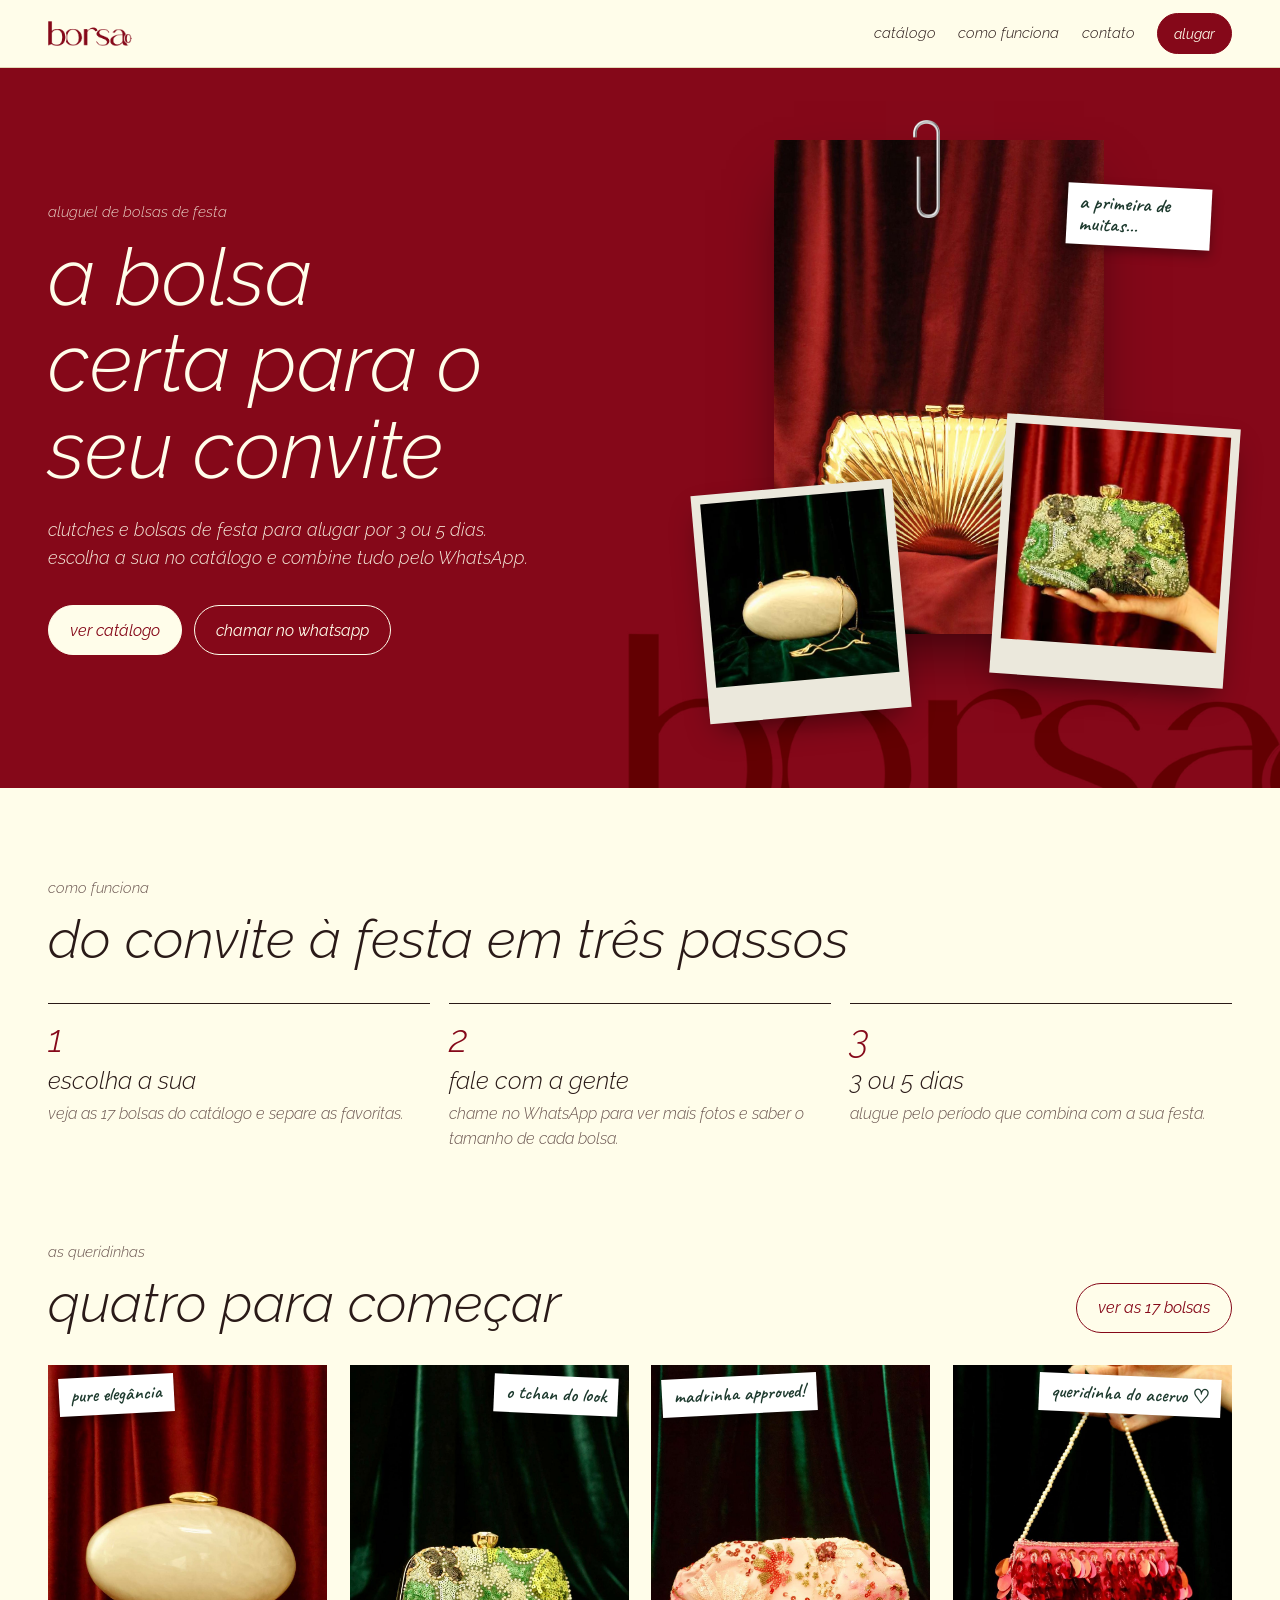
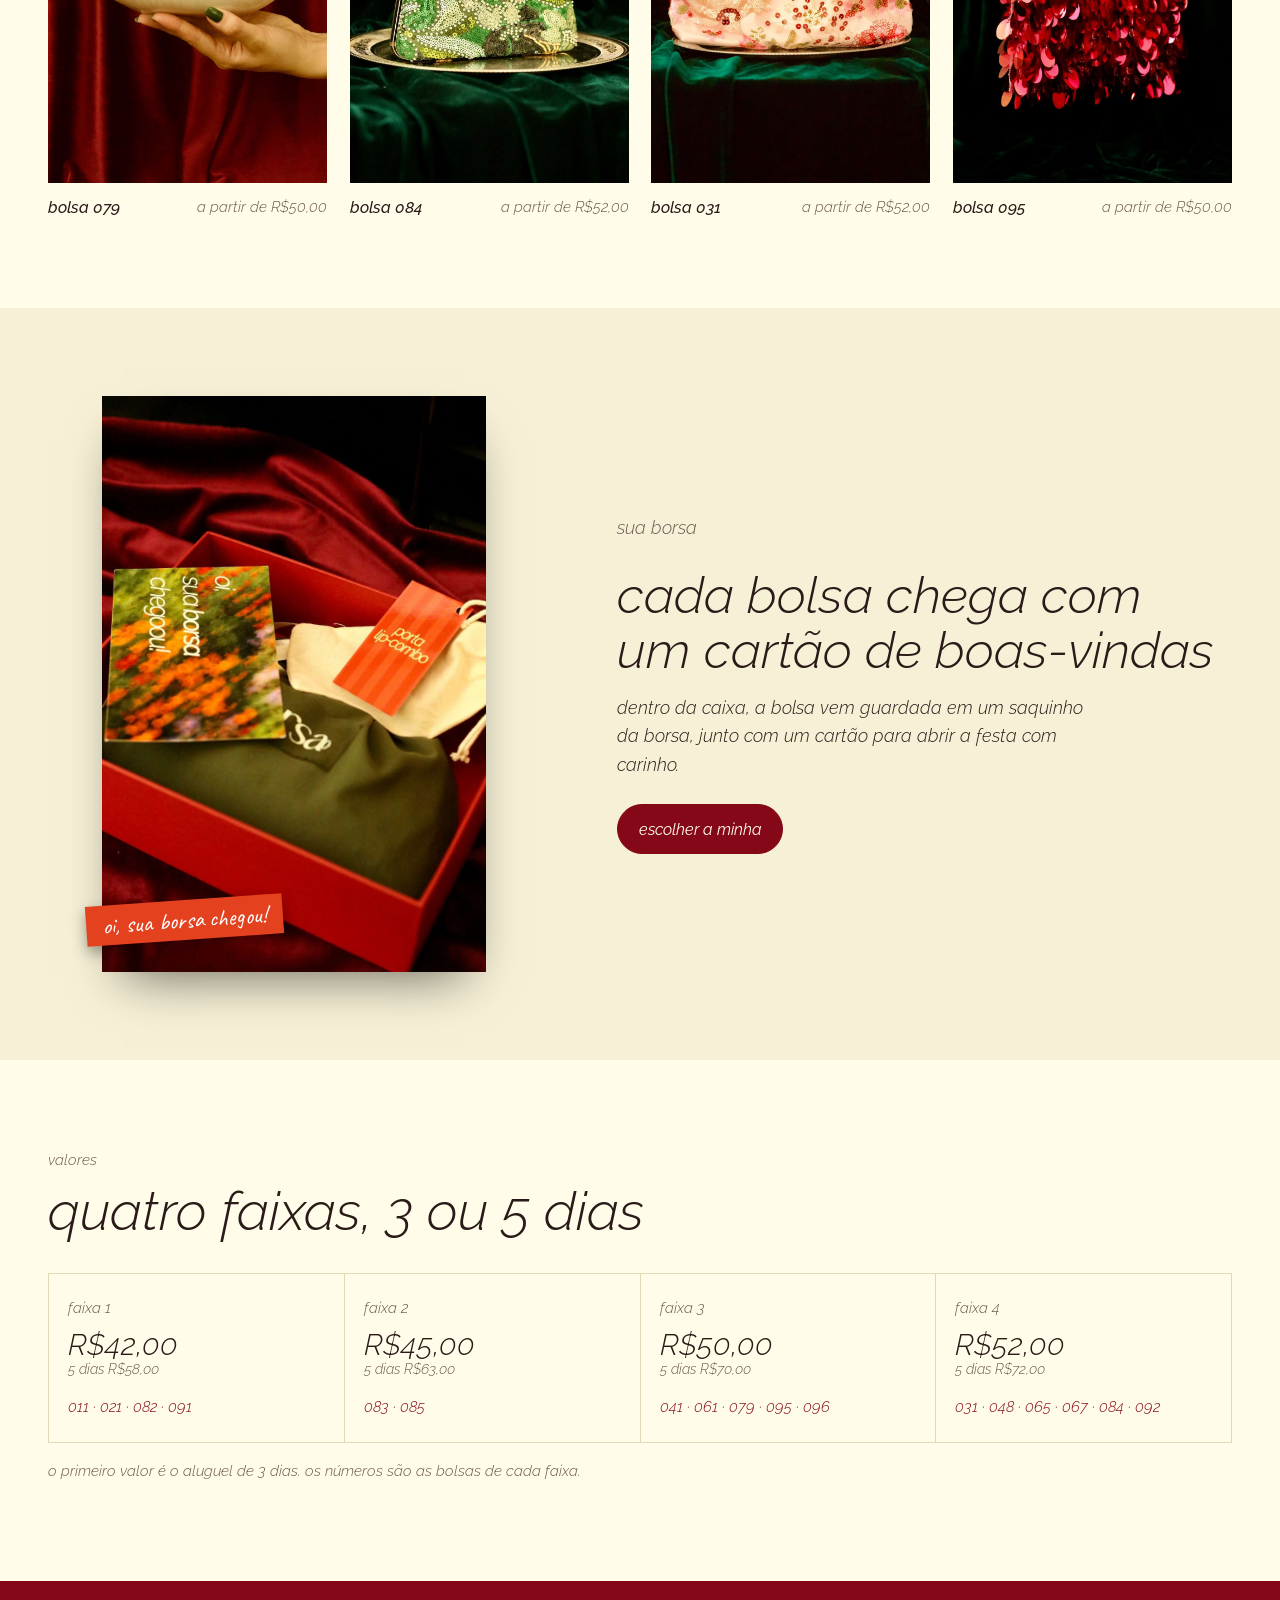
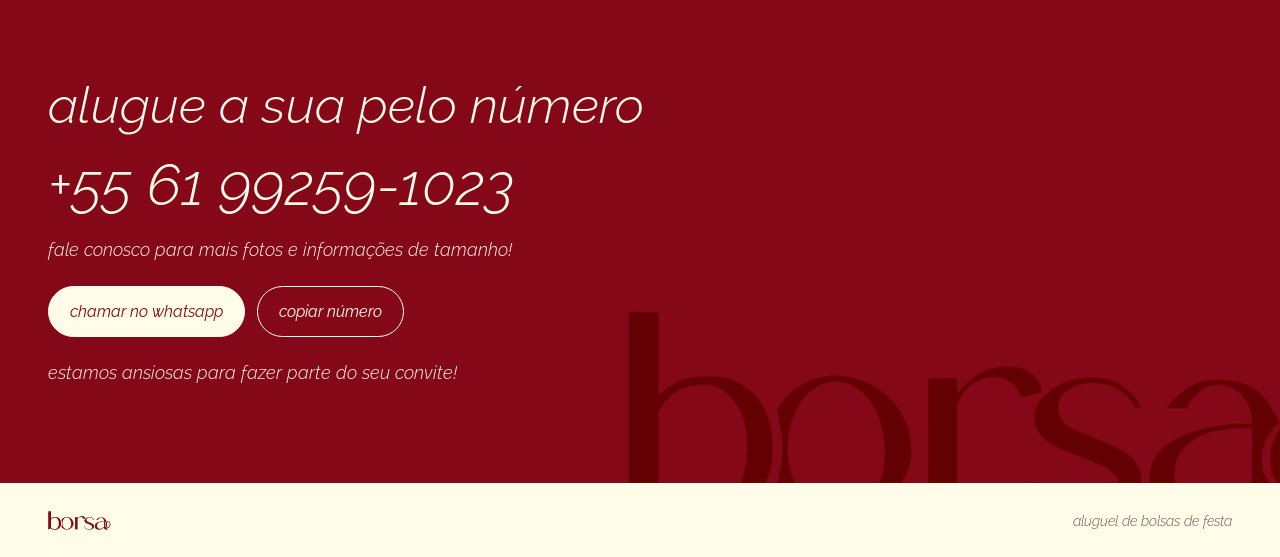
==== index.html @ 38516fd7 "Move arquivos para a raiz" ====
<!doctype html>
<html lang="pt-BR">
<head>
<meta charset="utf-8">
<meta name="viewport" content="width=device-width, initial-scale=1, viewport-fit=cover">
<meta name="claude:viewport-fit-sides" content="cover">
<title>borsa</title>
<meta name="description" content="borsa aluga clutches e bolsas de festa por 3 ou 5 dias. Escolha a sua no catálogo e peça pelo WhatsApp.">
<meta property="og:title" content="borsa">
<meta property="og:description" content="Clutches e bolsas de festa para alugar por 3 ou 5 dias.">
<meta property="og:image" content="assets/capa.jpg">
<link rel="preconnect" href="https://fonts.googleapis.com">
<link rel="preconnect" href="https://fonts.gstatic.com" crossorigin>
<link href="https://fonts.googleapis.com/css2?family=Caveat:wght@500;600&family=Raleway:ital,wght@0,300;0,500;1,300;1,400;1,500&display=swap" rel="stylesheet">
<link rel="stylesheet" href="assets/brand.css">
<style>
/* Landing: vinho de abertura com colagem de recortes, depois papel creme. Tudo em itálico leve minúsculo, como no catálogo. */
h1, h2, h3 { font-style: italic; font-weight: 300; margin: 0; text-wrap: balance; line-height: 1.08; }
.eyebrow { font-style: italic; font-size: .95rem; color: var(--ink-soft); margin: 0 0 .6rem; }
.on-wine .eyebrow { color: var(--cream); opacity: .8; }
section.pad { padding-block: clamp(3rem, 7vw, 5.5rem); }

/* abertura */
.hero .wrap { position: relative; display: grid; grid-template-columns: 1.05fr .95fr; gap: clamp(2rem, 5vw, 4rem); align-items: center; padding-block: clamp(2.5rem, 6vw, 4.5rem); }
.hero h1 { font-size: clamp(2.6rem, 6.6vw, 5rem); }
.hero .lead { margin: 1.4rem 0 2rem; max-width: 30rem; font-size: 1.12rem; font-style: italic; opacity: .92; }
.hero .cta { display: flex; flex-wrap: wrap; gap: .8rem; }
.collage { position: relative; min-height: clamp(26rem, 52vw, 36rem); }
.collage .big { position: absolute; left: 14%; top: 0; width: 62%; aspect-ratio: 2 / 3; object-fit: cover; box-shadow: 0 30px 60px -20px rgba(0,0,0,.65); }
.collage .polaroid { position: absolute; right: 0; bottom: 6%; width: 44%; transform: rotate(4deg); }
.collage .polaroid.two { left: 0; bottom: 0; right: auto; width: 38%; transform: rotate(-5deg); }
.collage .note { position: absolute; right: 4%; top: 8%; transform: rotate(3deg); max-width: 9rem; }
.collage .clip { left: 40%; top: -1.2rem; }
.collage .clip.b { left: auto; right: 12%; bottom: calc(6% + 100% * 0); top: auto; }
@media (max-width: 760px) { .hero .wrap { grid-template-columns: 1fr; } .collage { min-height: 30rem; max-width: 24rem; margin-inline: auto; width: 100%; } }

/* passos */
.steps { display: grid; grid-template-columns: repeat(3, 1fr); gap: 1.2rem; list-style: none; margin: 2.2rem 0 0; padding: 0; counter-reset: s; }
.steps li { border-top: 1px solid var(--ink); padding-top: 1rem; counter-increment: s; }
.steps li::before { content: counter(s); font-style: italic; font-size: 2.4rem; font-weight: 300; color: var(--accent); display: block; line-height: 1; margin-bottom: .6rem; }
.steps h3 { font-size: 1.5rem; margin-bottom: .4rem; }
.steps p { margin: 0; font-style: italic; color: var(--ink-soft); }
@media (max-width: 700px) { .steps { grid-template-columns: 1fr; } }

/* queridinhas */
.fav-head { display: flex; flex-wrap: wrap; align-items: end; justify-content: space-between; gap: 1rem; margin-bottom: 2rem; }
.fav-head h2 { font-size: clamp(2.2rem, 5vw, 3.4rem); }
.favs { display: grid; grid-template-columns: repeat(4, 1fr); gap: 1.4rem; list-style: none; margin: 0; padding: 0; }
.fav { position: relative; min-width: 0; }
.fav a { text-decoration: none; display: block; }
.fav .shot { position: relative; aspect-ratio: 2 / 3; background: var(--velvet); overflow: hidden; }
.fav .shot img { width: 100%; height: 100%; object-fit: cover; transition: transform .9s ease; }
.fav a:hover .shot img { transform: scale(1.04); }
.fav .note { position: absolute; left: .7rem; top: .7rem; max-width: 72%; transform: rotate(-3deg); font-size: 1.2rem; }
.fav:nth-child(even) .note { left: auto; right: .7rem; transform: rotate(2.5deg); }
.fav .cap { display: flex; justify-content: space-between; gap: .6rem; padding-top: .7rem; font-style: italic; }
.fav .cap b { font-weight: 500; }
.fav .cap span { color: var(--ink-soft); font-size: .92rem; }
@media (max-width: 900px) { .favs { grid-template-columns: repeat(2, 1fr); } }

/* caixa */
.box { background: var(--paper-2); }
.box .wrap { display: grid; grid-template-columns: .8fr 1fr; gap: clamp(2rem, 6vw, 5rem); align-items: center; }
.box figure { margin: 0; position: relative; max-width: 24rem; justify-self: center; width: 100%; }
.box figure img { width: 100%; aspect-ratio: 2 / 3; object-fit: cover; box-shadow: 0 24px 50px -22px rgba(0,0,0,.6); }
.box figcaption { position: absolute; left: -1rem; bottom: 2rem; transform: rotate(-4deg); background: var(--tag); color: #fff; padding: .5rem 1rem; font-family: var(--hand); font-size: 1.5rem; line-height: 1; box-shadow: 0 6px 14px rgba(0,0,0,.35); }
.box h2 { font-size: clamp(2rem, 4.6vw, 3.2rem); margin-bottom: 1rem; }
.box p { font-style: italic; font-size: 1.1rem; max-width: 30rem; margin: 0 0 1.6rem; }
@media (max-width: 760px) { .box .wrap { grid-template-columns: 1fr; } }

/* valores */
.rates-t { margin-top: 2rem; display: grid; grid-template-columns: repeat(4, 1fr); gap: 1px; background: var(--line); border: 1px solid var(--line); }
.rate { background: var(--paper); padding: 1.4rem 1.2rem 1.5rem; display: flex; flex-direction: column; gap: .5rem; }
.rate .n { font-style: italic; font-size: .92rem; color: var(--ink-soft); }
.rate .p { font-style: italic; font-weight: 300; font-size: 1.9rem; line-height: 1.1; font-variant-numeric: lining-nums; }
.rate .p small { display: block; font-size: .9rem; color: var(--ink-soft); }
.rate .b { font-style: italic; font-size: .92rem; color: var(--accent); margin-top: auto; padding-top: .6rem; }
@media (max-width: 800px) { .rates-t { grid-template-columns: repeat(2, 1fr); } }
@media (max-width: 420px) { .rates-t { grid-template-columns: 1fr; } }
</style>
</head>
<body>

<header class="top">
  <div class="wrap">
    <a href="index.html" aria-label="borsa, início"><img class="logo is-wine" src="assets/logo-wine.png" alt="borsa" width="1736" height="528"><img class="logo is-cream" src="assets/logo-cream.png" alt="" width="1736" height="528"></a>
    <nav aria-label="principal">
      <a class="link" href="catalogo.html">catálogo</a>
      <a class="link" href="#como">como funciona</a>
      <a class="link" href="#contato">contato</a>
      <a class="btn sm" data-wa href="https://wa.me/5561992591023" target="_blank" rel="noopener">alugar</a>
    </nav>
  </div>
</header>

<main>
  <section class="hero on-wine" aria-labelledby="h1">
    <img class="ghostmark" src="assets/logo-deep.png" alt="" width="1736" height="528">
    <div class="wrap">
      <div>
        <p class="eyebrow">aluguel de bolsas de festa</p>
        <h1 id="h1">a bolsa certa para o seu convite</h1>
        <p class="lead">clutches e bolsas de festa para alugar por 3 ou 5 dias. escolha a sua no catálogo e combine tudo pelo WhatsApp.</p>
        <div class="cta">
          <a class="btn" href="catalogo.html">ver catálogo</a>
          <a class="btn ghost" data-wa href="https://wa.me/5561992591023" target="_blank" rel="noopener">chamar no whatsapp</a>
        </div>
      </div>
      <div class="collage" aria-hidden="true">
        <img class="big" src="assets/061.jpg" alt="" width="1000" height="1500">
        <img class="clip" src="assets/clip.png" alt="" width="55" height="197">
        <div class="polaroid"><img src="assets/084-b.jpg" alt="" width="700" height="700"></div>
        <div class="polaroid two"><img src="assets/079-b.jpg" alt="" width="700" height="700"></div>
        <div class="note">a primeira de muitas…</div>
      </div>
    </div>
  </section>

  <section class="pad" id="como" aria-labelledby="como-h">
    <div class="wrap">
      <p class="eyebrow">como funciona</p>
      <h2 id="como-h" style="font-size:clamp(2.2rem,5vw,3.4rem)">do convite à festa em três passos</h2>
      <ol class="steps">
        <li><h3>escolha a sua</h3><p>veja as 17 bolsas do catálogo e separe as favoritas.</p></li>
        <li><h3>fale com a gente</h3><p>chame no WhatsApp para ver mais fotos e saber o tamanho de cada bolsa.</p></li>
        <li><h3>3 ou 5 dias</h3><p>alugue pelo período que combina com a sua festa.</p></li>
      </ol>
    </div>
  </section>

  <section class="pad" style="padding-top:0" aria-labelledby="fav-h">
    <div class="wrap">
      <div class="fav-head">
        <div><p class="eyebrow">as queridinhas</p><h2 id="fav-h">quatro para começar</h2></div>
        <a class="btn ghost" href="catalogo.html">ver as 17 bolsas</a>
      </div>
      <ul class="favs">
        <li class="fav"><a href="catalogo.html"><div class="shot"><img src="assets/079.jpg" alt="Clutch oval de acrílico perolado creme com fecho dourado" width="1000" height="1500" loading="lazy"><span class="note">pure elegância</span></div><div class="cap"><b>bolsa 079</b><span>a partir de R$50,00</span></div></a></li>
        <li class="fav"><a href="catalogo.html"><div class="shot"><img src="assets/084.jpg" alt="Clutch bordada com paetês em tons de verde e fecho de cristal" width="1000" height="1500" loading="lazy"><span class="note">o tchan do look</span></div><div class="cap"><b>bolsa 084</b><span>a partir de R$52,00</span></div></a></li>
        <li class="fav"><a href="catalogo.html"><div class="shot"><img src="assets/031.jpg" alt="Clutch franzida rosa clara com flores bordadas em paetês" width="1000" height="1500" loading="lazy"><span class="note">madrinha approved!</span></div><div class="cap"><b>bolsa 031</b><span>a partir de R$52,00</span></div></a></li>
        <li class="fav"><a href="catalogo.html"><div class="shot"><img src="assets/095.jpg" alt="Bolsa de paetês vermelhos em gota com alça de pérolas" width="1000" height="1500" loading="lazy"><span class="note">queridinha do acervo ♡</span></div><div class="cap"><b>bolsa 095</b><span>a partir de R$50,00</span></div></a></li>
      </ul>
    </div>
  </section>

  <section class="box pad" aria-labelledby="box-h">
    <div class="wrap">
      <figure>
        <img src="assets/capa.jpg" alt="Caixa vermelha aberta com uma bolsa borsa verde, cartão e etiqueta porta lip-combo, sobre veludo vinho" width="1000" height="1500" loading="lazy">
        <figcaption>oi, sua borsa chegou!</figcaption>
      </figure>
      <div>
        <p class="eyebrow">sua borsa</p>
        <h2 id="box-h">cada bolsa chega com um cartão de boas-vindas</h2>
        <p>dentro da caixa, a bolsa vem guardada em um saquinho da borsa, junto com um cartão para abrir a festa com carinho.</p>
        <a class="btn" href="catalogo.html">escolher a minha</a>
      </div>
    </div>
  </section>

  <section class="pad" aria-labelledby="val-h">
    <div class="wrap">
      <p class="eyebrow">valores</p>
      <h2 id="val-h" style="font-size:clamp(2.2rem,5vw,3.4rem)">quatro faixas, 3 ou 5 dias</h2>
      <div class="rates-t">
        <div class="rate"><span class="n">faixa 1</span><span class="p">R$42,00<small>5 dias R$58,00</small></span><span class="b">011 · 021 · 082 · 091</span></div>
        <div class="rate"><span class="n">faixa 2</span><span class="p">R$45,00<small>5 dias R$63,00</small></span><span class="b">083 · 085</span></div>
        <div class="rate"><span class="n">faixa 3</span><span class="p">R$50,00<small>5 dias R$70,00</small></span><span class="b">041 · 061 · 079 · 095 · 096</span></div>
        <div class="rate"><span class="n">faixa 4</span><span class="p">R$52,00<small>5 dias R$72,00</small></span><span class="b">031 · 048 · 065 · 067 · 084 · 092</span></div>
      </div>
      <p class="eyebrow" style="margin-top:1rem">o primeiro valor é o aluguel de 3 dias. os números são as bolsas de cada faixa.</p>
    </div>
  </section>

  <section class="contact on-wine" id="contato" aria-labelledby="ct-h">
    <img class="ghostmark" src="assets/logo-deep.png" alt="" width="1736" height="528">
    <div class="wrap">
      <h2 id="ct-h">alugue a sua pelo número</h2>
      <div class="phone">+55 61 99259-1023</div>
      <p>fale conosco para mais fotos e informações de tamanho!</p>
      <div class="row">
        <a class="btn" data-wa href="https://wa.me/5561992591023" target="_blank" rel="noopener">chamar no whatsapp</a>
        <button class="btn ghost" type="button" id="copy">copiar número</button>
      </div>
      <p>estamos ansiosas para fazer parte do seu convite!</p>
    </div>
  </section>
</main>

<footer><div class="wrap"><img class="logo is-wine" src="assets/logo-wine.png" alt="borsa" width="1736" height="528"><img class="logo is-cream" src="assets/logo-cream.png" alt="" width="1736" height="528"><span>aluguel de bolsas de festa</span></div></footer>

<script>
(function () {
  var PHONE = "5561992591023";
  document.querySelectorAll("[data-wa]").forEach(function (a) {
    a.href = "https://wa.me/" + PHONE + "?text=" + encodeURIComponent("Oi! Vi o site da borsa e quero alugar uma bolsa.");
  });
  var btn = document.getElementById("copy");
  btn.addEventListener("click", function () {
    var txt = "+55 61 99259-1023";
    function done() { btn.textContent = "número copiado"; setTimeout(function () { btn.textContent = "copiar número"; }, 2000); }
    function sel() { var r = document.createRange(); r.selectNodeContents(document.querySelector(".contact .phone")); var s = window.getSelection(); s.removeAllRanges(); s.addRange(r); }
    try { navigator.clipboard.writeText(txt).then(done, sel); } catch (e) { sel(); }
  });
})();
</script>
</body>
</html>
---- assets/brand.css ----
/* borsa — sistema de design (extraído do catálogo em PDF). Veja design-system.html. */
:root {
  --cream: #fffdea;
  --cream-2: #f6f0d6;
  --wine: #850819;
  --wine-deep: #600000;
  --velvet: #0f3a2c;
  --tag: #e4411f;
  --postit: #d8dcd4;

  --paper: var(--cream);
  --paper-2: var(--cream-2);
  --ink: #2a1a18;
  --ink-soft: #6b5651;
  --line: #e2d9b8;
  --accent: var(--wine);
  --on-wine: var(--cream);
  --note-bg: #ffffff;
  --note-ink: #1d3a2e;
  --logo-wine: block;
  --logo-cream: none;

  --body: "Raleway", "Helvetica Neue", Arial, sans-serif;
  --hand: "Caveat", "Segoe Print", cursive;
}
@media (prefers-color-scheme: dark) {
  :root:not([data-theme="light"]) {
    --paper: #1a0a0d; --paper-2: #260f14; --ink: #f6eed2; --ink-soft: #b9a79f; --line: #3d1c22;
    --accent: #ff6a45; --note-bg: #f6eed2; --logo-wine: none; --logo-cream: block;
    color-scheme: dark;
  }
}
:root[data-theme="dark"] {
  --paper: #1a0a0d; --paper-2: #260f14; --ink: #f6eed2; --ink-soft: #b9a79f; --line: #3d1c22;
  --accent: #ff6a45; --note-bg: #f6eed2; --logo-wine: none; --logo-cream: block;
  color-scheme: dark;
}

*, *::before, *::after { box-sizing: border-box; }
html { scroll-behavior: smooth; }
body { margin: 0; background: var(--paper); color: var(--ink); font: 300 1rem/1.6 var(--body); -webkit-font-smoothing: antialiased; }
img { display: block; max-width: 100%; height: auto; }
a { color: inherit; }
button { font: inherit; color: inherit; }
:focus-visible { outline: 2px solid var(--tag); outline-offset: 3px; }
.wrap { width: 100%; max-width: 76rem; margin-inline: auto; padding-left: max(16px, env(safe-area-inset-left, 0px)); padding-right: max(16px, env(safe-area-inset-right, 0px)); }
.it { font-style: italic; }

/* logo: duas versões, uma por tema */
.logo { display: block; height: 1.6rem; width: auto; }
.logo.is-wine { display: var(--logo-wine); }
.logo.is-cream { display: var(--logo-cream); }

/* topo */
body::before { content: ""; position: fixed; inset: 0 0 auto; height: env(safe-area-inset-top, 0px); z-index: 30; background: var(--paper); }
.top { position: sticky; top: env(safe-area-inset-top, 0px); z-index: 20; background: color-mix(in srgb, var(--paper) 92%, transparent); backdrop-filter: blur(8px); border-bottom: 1px solid var(--line); }
.top .wrap { display: flex; align-items: center; justify-content: space-between; gap: 1rem; padding-block: .8rem; }
.top nav { display: flex; align-items: center; gap: 1.4rem; font-style: italic; font-size: .95rem; }
.top nav a.link { text-decoration: none; }
.top nav a.link:hover, .top nav a.link[aria-current] { text-decoration: underline; text-underline-offset: 5px; }
@media (max-width: 560px) { .top nav a.link { display: none; } }

/* botões */
.btn { display: inline-flex; align-items: center; justify-content: center; gap: .55rem; padding: .72rem 1.3rem; border-radius: 999px; border: 1px solid var(--wine); background: var(--wine); color: var(--cream); font-style: italic; font-weight: 400; font-size: .98rem; text-decoration: none; cursor: pointer; transition: background .2s, transform .2s; }
.btn:hover { background: var(--wine-deep); transform: translateY(-1px); }
.btn.ghost { background: transparent; color: var(--accent); border-color: var(--accent); }
.btn.ghost:hover { background: var(--accent); color: var(--cream); }
.btn.sm { padding: .5rem 1rem; font-size: .9rem; }
.on-wine .btn, .btn.on-wine { background: var(--cream); color: var(--wine); border-color: var(--cream); }
.on-wine .btn:hover, .btn.on-wine:hover { background: transparent; color: var(--cream); }
.on-wine .btn.ghost { background: transparent; color: var(--cream); border-color: var(--cream); }
.on-wine .btn.ghost:hover { background: var(--cream); color: var(--wine); }

/* seção vinho */
.on-wine { background: var(--wine); color: var(--cream); position: relative; overflow: hidden; }
.on-wine .ghostmark { position: absolute; right: -4%; bottom: -8%; width: min(70%, 44rem); opacity: .9; pointer-events: none; user-select: none; }

/* colagem: recortes do scrapbook da marca */
.note { background: var(--note-bg); color: var(--note-ink); font-family: var(--hand); font-weight: 600; font-size: 1.28rem; line-height: 1.05; padding: .5rem .75rem .6rem; box-shadow: 0 5px 12px rgba(0,0,0,.35); }
.polaroid { background: #ebe8dc; padding: .55rem .55rem 2.2rem; box-shadow: 0 14px 30px -10px rgba(0,0,0,.55); }
.polaroid img { width: 100%; aspect-ratio: 1 / 1; object-fit: cover; }
.clip { position: absolute; width: 1.7rem; height: auto; }

/* contato */
.contact .wrap { position: relative; padding-block: clamp(3rem, 8vw, 6rem); display: grid; gap: 1.4rem; max-width: 46rem; margin-inline: 0; margin-left: max(0px, calc((100% - 76rem) / 2)); }
.contact h2 { margin: 0; font-style: italic; font-weight: 300; font-size: clamp(2rem, 5vw, 3.2rem); line-height: 1.1; text-wrap: balance; }
.contact .phone { font-style: italic; font-weight: 300; font-size: clamp(2.2rem, 7vw, 3.6rem); line-height: 1; font-variant-numeric: lining-nums; user-select: all; }
.contact p { margin: 0; font-style: italic; font-size: 1.1rem; }
.contact .row { display: flex; flex-wrap: wrap; gap: .8rem; }
footer { padding-block: 1.6rem; font-style: italic; font-size: .9rem; color: var(--ink-soft); }
footer .wrap { display: flex; flex-wrap: wrap; align-items: center; justify-content: space-between; gap: .6rem 1.5rem; }
footer .logo { height: 1.2rem; }

@media (prefers-reduced-motion: reduce) { html { scroll-behavior: auto; } * { transition: none !important; } }
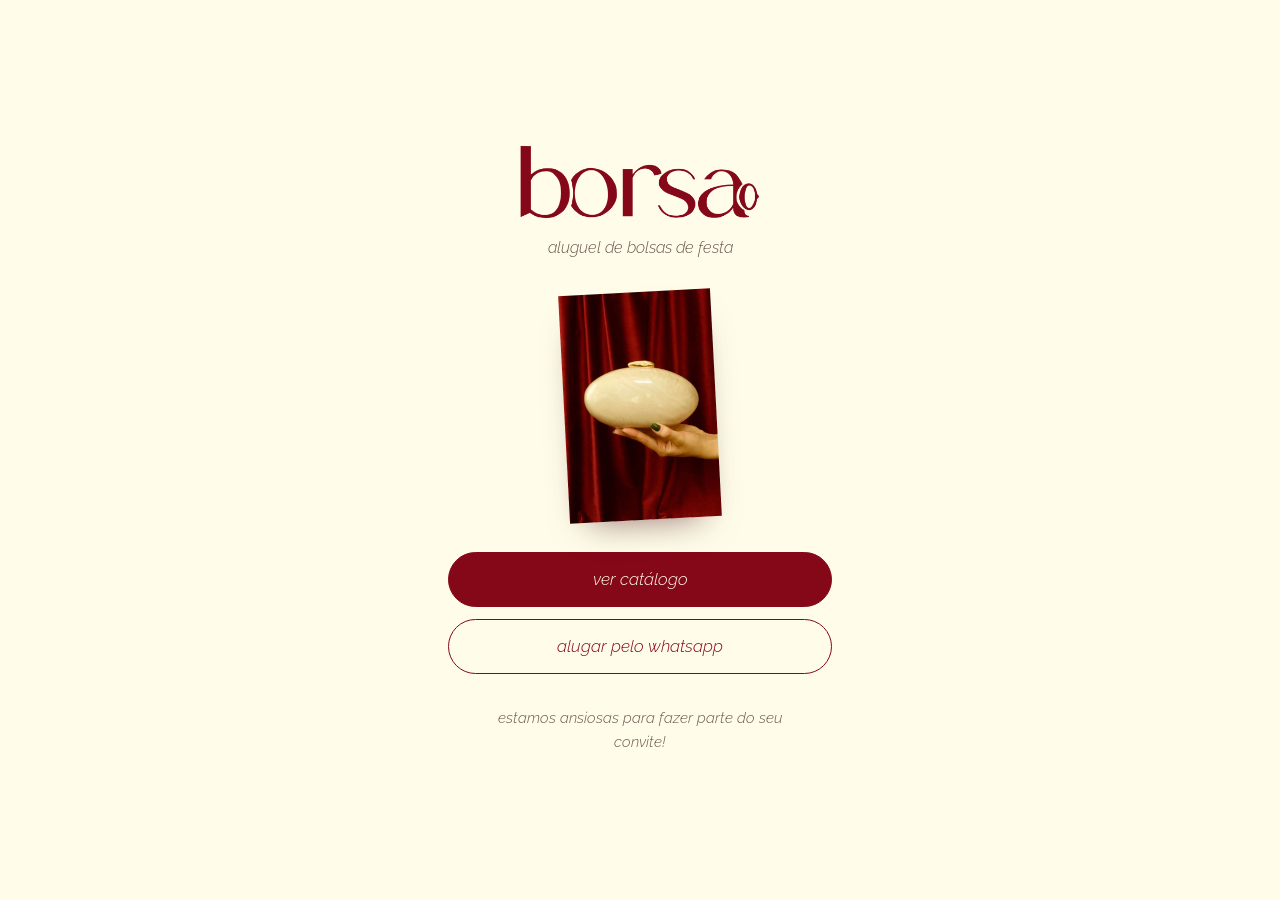
==== commit 8d33741a: "Add files via upload" ====
--- a/index.html
+++ b/index.html
@@ -5,204 +5,52 @@
 <meta name="viewport" content="width=device-width, initial-scale=1, viewport-fit=cover">
 <meta name="claude:viewport-fit-sides" content="cover">
 <title>borsa</title>
-<meta name="description" content="borsa aluga clutches e bolsas de festa por 3 ou 5 dias. Escolha a sua no catálogo e peça pelo WhatsApp.">
+<meta name="description" content="borsa aluga clutches e bolsas de festa por 3 ou 5 dias. Veja o catálogo e peça pelo WhatsApp.">
 <meta property="og:title" content="borsa">
 <meta property="og:description" content="Clutches e bolsas de festa para alugar por 3 ou 5 dias.">
-<meta property="og:image" content="assets/capa.jpg">
+<meta property="og:image" content="https://borsa-blue.vercel.app/assets/capa.jpg">
+<meta property="og:type" content="website">
+<meta name="twitter:card" content="summary_large_image">
 <link rel="preconnect" href="https://fonts.googleapis.com">
 <link rel="preconnect" href="https://fonts.gstatic.com" crossorigin>
-<link href="https://fonts.googleapis.com/css2?family=Caveat:wght@500;600&family=Raleway:ital,wght@0,300;0,500;1,300;1,400;1,500&display=swap" rel="stylesheet">
+<link href="https://fonts.googleapis.com/css2?family=Raleway:ital,wght@0,300;0,500;1,300;1,400&display=swap" rel="stylesheet">
 <link rel="stylesheet" href="assets/brand.css">
 <style>
-/* Landing: vinho de abertura com colagem de recortes, depois papel creme. Tudo em itálico leve minúsculo, como no catálogo. */
-h1, h2, h3 { font-style: italic; font-weight: 300; margin: 0; text-wrap: balance; line-height: 1.08; }
-.eyebrow { font-style: italic; font-size: .95rem; color: var(--ink-soft); margin: 0 0 .6rem; }
-.on-wine .eyebrow { color: var(--cream); opacity: .8; }
-section.pad { padding-block: clamp(3rem, 7vw, 5.5rem); }
-
-/* abertura */
-.hero .wrap { position: relative; display: grid; grid-template-columns: 1.05fr .95fr; gap: clamp(2rem, 5vw, 4rem); align-items: center; padding-block: clamp(2.5rem, 6vw, 4.5rem); }
-.hero h1 { font-size: clamp(2.6rem, 6.6vw, 5rem); }
-.hero .lead { margin: 1.4rem 0 2rem; max-width: 30rem; font-size: 1.12rem; font-style: italic; opacity: .92; }
-.hero .cta { display: flex; flex-wrap: wrap; gap: .8rem; }
-.collage { position: relative; min-height: clamp(26rem, 52vw, 36rem); }
-.collage .big { position: absolute; left: 14%; top: 0; width: 62%; aspect-ratio: 2 / 3; object-fit: cover; box-shadow: 0 30px 60px -20px rgba(0,0,0,.65); }
-.collage .polaroid { position: absolute; right: 0; bottom: 6%; width: 44%; transform: rotate(4deg); }
-.collage .polaroid.two { left: 0; bottom: 0; right: auto; width: 38%; transform: rotate(-5deg); }
-.collage .note { position: absolute; right: 4%; top: 8%; transform: rotate(3deg); max-width: 9rem; }
-.collage .clip { left: 40%; top: -1.2rem; }
-.collage .clip.b { left: auto; right: 12%; bottom: calc(6% + 100% * 0); top: auto; }
-@media (max-width: 760px) { .hero .wrap { grid-template-columns: 1fr; } .collage { min-height: 30rem; max-width: 24rem; margin-inline: auto; width: 100%; } }
-
-/* passos */
-.steps { display: grid; grid-template-columns: repeat(3, 1fr); gap: 1.2rem; list-style: none; margin: 2.2rem 0 0; padding: 0; counter-reset: s; }
-.steps li { border-top: 1px solid var(--ink); padding-top: 1rem; counter-increment: s; }
-.steps li::before { content: counter(s); font-style: italic; font-size: 2.4rem; font-weight: 300; color: var(--accent); display: block; line-height: 1; margin-bottom: .6rem; }
-.steps h3 { font-size: 1.5rem; margin-bottom: .4rem; }
-.steps p { margin: 0; font-style: italic; color: var(--ink-soft); }
-@media (max-width: 700px) { .steps { grid-template-columns: 1fr; } }
-
-/* queridinhas */
-.fav-head { display: flex; flex-wrap: wrap; align-items: end; justify-content: space-between; gap: 1rem; margin-bottom: 2rem; }
-.fav-head h2 { font-size: clamp(2.2rem, 5vw, 3.4rem); }
-.favs { display: grid; grid-template-columns: repeat(4, 1fr); gap: 1.4rem; list-style: none; margin: 0; padding: 0; }
-.fav { position: relative; min-width: 0; }
-.fav a { text-decoration: none; display: block; }
-.fav .shot { position: relative; aspect-ratio: 2 / 3; background: var(--velvet); overflow: hidden; }
-.fav .shot img { width: 100%; height: 100%; object-fit: cover; transition: transform .9s ease; }
-.fav a:hover .shot img { transform: scale(1.04); }
-.fav .note { position: absolute; left: .7rem; top: .7rem; max-width: 72%; transform: rotate(-3deg); font-size: 1.2rem; }
-.fav:nth-child(even) .note { left: auto; right: .7rem; transform: rotate(2.5deg); }
-.fav .cap { display: flex; justify-content: space-between; gap: .6rem; padding-top: .7rem; font-style: italic; }
-.fav .cap b { font-weight: 500; }
-.fav .cap span { color: var(--ink-soft); font-size: .92rem; }
-@media (max-width: 900px) { .favs { grid-template-columns: repeat(2, 1fr); } }
-
-/* caixa */
-.box { background: var(--paper-2); }
-.box .wrap { display: grid; grid-template-columns: .8fr 1fr; gap: clamp(2rem, 6vw, 5rem); align-items: center; }
-.box figure { margin: 0; position: relative; max-width: 24rem; justify-self: center; width: 100%; }
-.box figure img { width: 100%; aspect-ratio: 2 / 3; object-fit: cover; box-shadow: 0 24px 50px -22px rgba(0,0,0,.6); }
-.box figcaption { position: absolute; left: -1rem; bottom: 2rem; transform: rotate(-4deg); background: var(--tag); color: #fff; padding: .5rem 1rem; font-family: var(--hand); font-size: 1.5rem; line-height: 1; box-shadow: 0 6px 14px rgba(0,0,0,.35); }
-.box h2 { font-size: clamp(2rem, 4.6vw, 3.2rem); margin-bottom: 1rem; }
-.box p { font-style: italic; font-size: 1.1rem; max-width: 30rem; margin: 0 0 1.6rem; }
-@media (max-width: 760px) { .box .wrap { grid-template-columns: 1fr; } }
-
-/* valores */
-.rates-t { margin-top: 2rem; display: grid; grid-template-columns: repeat(4, 1fr); gap: 1px; background: var(--line); border: 1px solid var(--line); }
-.rate { background: var(--paper); padding: 1.4rem 1.2rem 1.5rem; display: flex; flex-direction: column; gap: .5rem; }
-.rate .n { font-style: italic; font-size: .92rem; color: var(--ink-soft); }
-.rate .p { font-style: italic; font-weight: 300; font-size: 1.9rem; line-height: 1.1; font-variant-numeric: lining-nums; }
-.rate .p small { display: block; font-size: .9rem; color: var(--ink-soft); }
-.rate .b { font-style: italic; font-size: .92rem; color: var(--accent); margin-top: auto; padding-top: .6rem; }
-@media (max-width: 800px) { .rates-t { grid-template-columns: repeat(2, 1fr); } }
-@media (max-width: 420px) { .rates-t { grid-template-columns: 1fr; } }
+/* Links da bio: uma coluna estreita, logo no topo e botões em pílula. */
+body { min-height: 100dvh; display: flex; flex-direction: column; }
+main { flex: 1; display: grid; align-content: center; justify-items: center; gap: 2rem; padding-block: clamp(2.5rem, 8vh, 5rem); text-align: center; }
+.brand .logo { height: auto; width: min(15rem, 62vw); margin-inline: auto; }
+.brand p { margin: 1rem 0 0; font-style: italic; color: var(--ink-soft); }
+.photo { width: min(9.5rem, 38vw); aspect-ratio: 2 / 3; object-fit: cover; box-shadow: 0 18px 36px -20px rgba(60, 0, 10, .6); transform: rotate(-3deg); }
+.links { width: min(100%, 24rem); display: grid; gap: .8rem; padding: 0; margin: 0; list-style: none; }
+.links a { display: flex; align-items: center; justify-content: center; min-height: 3.4rem; padding: .8rem 1.4rem; border-radius: 999px; border: 1px solid var(--wine); font-style: italic; font-size: 1.05rem; text-decoration: none; transition: background .2s, color .2s, transform .2s; }
+.links a:hover { transform: translateY(-1px); }
+.links .main { background: var(--wine); color: var(--cream); }
+.links .main:hover { background: var(--wine-deep); }
+.links .alt { color: var(--accent); border-color: var(--accent); }
+.links .alt:hover { background: var(--accent); color: var(--cream); }
+.bye { margin: 0; font-style: italic; font-size: .95rem; color: var(--ink-soft); max-width: 18rem; }
 </style>
 </head>
 <body>
-
-<header class="top">
-  <div class="wrap">
-    <a href="index.html" aria-label="borsa, início"><img class="logo is-wine" src="assets/logo-wine.png" alt="borsa" width="1736" height="528"><img class="logo is-cream" src="assets/logo-cream.png" alt="" width="1736" height="528"></a>
-    <nav aria-label="principal">
-      <a class="link" href="catalogo.html">catálogo</a>
-      <a class="link" href="#como">como funciona</a>
-      <a class="link" href="#contato">contato</a>
-      <a class="btn sm" data-wa href="https://wa.me/5561992591023" target="_blank" rel="noopener">alugar</a>
-    </nav>
+<main class="wrap">
+  <div class="brand">
+    <img class="logo is-wine" src="assets/logo-wine.png" alt="borsa" width="1736" height="528">
+    <img class="logo is-cream" src="assets/logo-cream.png" alt="" width="1736" height="528">
+    <p>aluguel de bolsas de festa</p>
   </div>
-</header>
-
-<main>
-  <section class="hero on-wine" aria-labelledby="h1">
-    <img class="ghostmark" src="assets/logo-deep.png" alt="" width="1736" height="528">
-    <div class="wrap">
-      <div>
-        <p class="eyebrow">aluguel de bolsas de festa</p>
-        <h1 id="h1">a bolsa certa para o seu convite</h1>
-        <p class="lead">clutches e bolsas de festa para alugar por 3 ou 5 dias. escolha a sua no catálogo e combine tudo pelo WhatsApp.</p>
-        <div class="cta">
-          <a class="btn" href="catalogo.html">ver catálogo</a>
-          <a class="btn ghost" data-wa href="https://wa.me/5561992591023" target="_blank" rel="noopener">chamar no whatsapp</a>
-        </div>
-      </div>
-      <div class="collage" aria-hidden="true">
-        <img class="big" src="assets/061.jpg" alt="" width="1000" height="1500">
-        <img class="clip" src="assets/clip.png" alt="" width="55" height="197">
-        <div class="polaroid"><img src="assets/084-b.jpg" alt="" width="700" height="700"></div>
-        <div class="polaroid two"><img src="assets/079-b.jpg" alt="" width="700" height="700"></div>
-        <div class="note">a primeira de muitas…</div>
-      </div>
-    </div>
-  </section>
-
-  <section class="pad" id="como" aria-labelledby="como-h">
-    <div class="wrap">
-      <p class="eyebrow">como funciona</p>
-      <h2 id="como-h" style="font-size:clamp(2.2rem,5vw,3.4rem)">do convite à festa em três passos</h2>
-      <ol class="steps">
-        <li><h3>escolha a sua</h3><p>veja as 17 bolsas do catálogo e separe as favoritas.</p></li>
-        <li><h3>fale com a gente</h3><p>chame no WhatsApp para ver mais fotos e saber o tamanho de cada bolsa.</p></li>
-        <li><h3>3 ou 5 dias</h3><p>alugue pelo período que combina com a sua festa.</p></li>
-      </ol>
-    </div>
-  </section>
-
-  <section class="pad" style="padding-top:0" aria-labelledby="fav-h">
-    <div class="wrap">
-      <div class="fav-head">
-        <div><p class="eyebrow">as queridinhas</p><h2 id="fav-h">quatro para começar</h2></div>
-        <a class="btn ghost" href="catalogo.html">ver as 17 bolsas</a>
-      </div>
-      <ul class="favs">
-        <li class="fav"><a href="catalogo.html"><div class="shot"><img src="assets/079.jpg" alt="Clutch oval de acrílico perolado creme com fecho dourado" width="1000" height="1500" loading="lazy"><span class="note">pure elegância</span></div><div class="cap"><b>bolsa 079</b><span>a partir de R$50,00</span></div></a></li>
-        <li class="fav"><a href="catalogo.html"><div class="shot"><img src="assets/084.jpg" alt="Clutch bordada com paetês em tons de verde e fecho de cristal" width="1000" height="1500" loading="lazy"><span class="note">o tchan do look</span></div><div class="cap"><b>bolsa 084</b><span>a partir de R$52,00</span></div></a></li>
-        <li class="fav"><a href="catalogo.html"><div class="shot"><img src="assets/031.jpg" alt="Clutch franzida rosa clara com flores bordadas em paetês" width="1000" height="1500" loading="lazy"><span class="note">madrinha approved!</span></div><div class="cap"><b>bolsa 031</b><span>a partir de R$52,00</span></div></a></li>
-        <li class="fav"><a href="catalogo.html"><div class="shot"><img src="assets/095.jpg" alt="Bolsa de paetês vermelhos em gota com alça de pérolas" width="1000" height="1500" loading="lazy"><span class="note">queridinha do acervo ♡</span></div><div class="cap"><b>bolsa 095</b><span>a partir de R$50,00</span></div></a></li>
-      </ul>
-    </div>
-  </section>
-
-  <section class="box pad" aria-labelledby="box-h">
-    <div class="wrap">
-      <figure>
-        <img src="assets/capa.jpg" alt="Caixa vermelha aberta com uma bolsa borsa verde, cartão e etiqueta porta lip-combo, sobre veludo vinho" width="1000" height="1500" loading="lazy">
-        <figcaption>oi, sua borsa chegou!</figcaption>
-      </figure>
-      <div>
-        <p class="eyebrow">sua borsa</p>
-        <h2 id="box-h">cada bolsa chega com um cartão de boas-vindas</h2>
-        <p>dentro da caixa, a bolsa vem guardada em um saquinho da borsa, junto com um cartão para abrir a festa com carinho.</p>
-        <a class="btn" href="catalogo.html">escolher a minha</a>
-      </div>
-    </div>
-  </section>
-
-  <section class="pad" aria-labelledby="val-h">
-    <div class="wrap">
-      <p class="eyebrow">valores</p>
-      <h2 id="val-h" style="font-size:clamp(2.2rem,5vw,3.4rem)">quatro faixas, 3 ou 5 dias</h2>
-      <div class="rates-t">
-        <div class="rate"><span class="n">faixa 1</span><span class="p">R$42,00<small>5 dias R$58,00</small></span><span class="b">011 · 021 · 082 · 091</span></div>
-        <div class="rate"><span class="n">faixa 2</span><span class="p">R$45,00<small>5 dias R$63,00</small></span><span class="b">083 · 085</span></div>
-        <div class="rate"><span class="n">faixa 3</span><span class="p">R$50,00<small>5 dias R$70,00</small></span><span class="b">041 · 061 · 079 · 095 · 096</span></div>
-        <div class="rate"><span class="n">faixa 4</span><span class="p">R$52,00<small>5 dias R$72,00</small></span><span class="b">031 · 048 · 065 · 067 · 084 · 092</span></div>
-      </div>
-      <p class="eyebrow" style="margin-top:1rem">o primeiro valor é o aluguel de 3 dias. os números são as bolsas de cada faixa.</p>
-    </div>
-  </section>
-
-  <section class="contact on-wine" id="contato" aria-labelledby="ct-h">
-    <img class="ghostmark" src="assets/logo-deep.png" alt="" width="1736" height="528">
-    <div class="wrap">
-      <h2 id="ct-h">alugue a sua pelo número</h2>
-      <div class="phone">+55 61 99259-1023</div>
-      <p>fale conosco para mais fotos e informações de tamanho!</p>
-      <div class="row">
-        <a class="btn" data-wa href="https://wa.me/5561992591023" target="_blank" rel="noopener">chamar no whatsapp</a>
-        <button class="btn ghost" type="button" id="copy">copiar número</button>
-      </div>
-      <p>estamos ansiosas para fazer parte do seu convite!</p>
-    </div>
-  </section>
+  <img class="photo" src="assets/pg/o298.jpg" alt="Clutch oval de acrílico perolado creme com fecho dourado" width="1000" height="1507">
+  <ul class="links">
+    <li><a class="main" href="catalogo.html">ver catálogo</a></li>
+    <li><a class="alt" data-wa href="https://wa.me/5561992591023" target="_blank" rel="noopener">alugar pelo whatsapp</a></li>
+    <!-- Para somar mais links (Instagram, por exemplo), copie uma linha acima e troque o texto e o endereço. -->
+  </ul>
+  <p class="bye">estamos ansiosas para fazer parte do seu convite!</p>
 </main>
-
-<footer><div class="wrap"><img class="logo is-wine" src="assets/logo-wine.png" alt="borsa" width="1736" height="528"><img class="logo is-cream" src="assets/logo-cream.png" alt="" width="1736" height="528"><span>aluguel de bolsas de festa</span></div></footer>
-
 <script>
-(function () {
-  var PHONE = "5561992591023";
-  document.querySelectorAll("[data-wa]").forEach(function (a) {
-    a.href = "https://wa.me/" + PHONE + "?text=" + encodeURIComponent("Oi! Vi o site da borsa e quero alugar uma bolsa.");
-  });
-  var btn = document.getElementById("copy");
-  btn.addEventListener("click", function () {
-    var txt = "+55 61 99259-1023";
-    function done() { btn.textContent = "número copiado"; setTimeout(function () { btn.textContent = "copiar número"; }, 2000); }
-    function sel() { var r = document.createRange(); r.selectNodeContents(document.querySelector(".contact .phone")); var s = window.getSelection(); s.removeAllRanges(); s.addRange(r); }
-    try { navigator.clipboard.writeText(txt).then(done, sel); } catch (e) { sel(); }
-  });
-})();
+document.querySelectorAll("[data-wa]").forEach(function (a) {
+  a.href = "https://wa.me/5561992591023?text=" + encodeURIComponent("Oi! Vi a borsa no Instagram e quero alugar uma bolsa.");
+});
 </script>
 </body>
 </html>
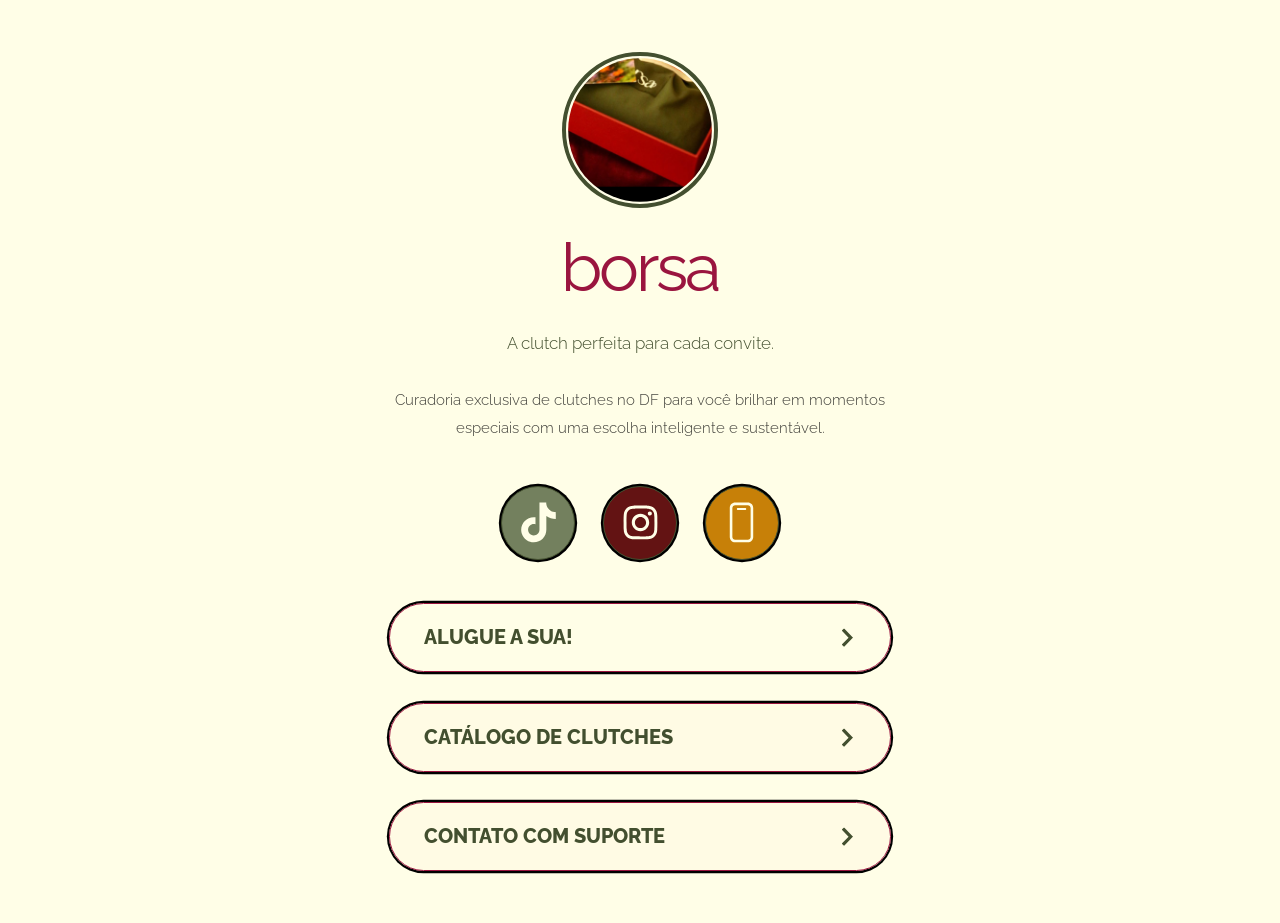
==== commit 389e497e: "Add files via upload" ====
--- a/index.html
+++ b/index.html
@@ -2,55 +2,111 @@
 <html lang="pt-BR">
 <head>
 <meta charset="utf-8">
-<meta name="viewport" content="width=device-width, initial-scale=1, viewport-fit=cover">
-<meta name="claude:viewport-fit-sides" content="cover">
-<title>borsa</title>
-<meta name="description" content="borsa aluga clutches e bolsas de festa por 3 ou 5 dias. Veja o catálogo e peça pelo WhatsApp.">
-<meta property="og:title" content="borsa">
-<meta property="og:description" content="Clutches e bolsas de festa para alugar por 3 ou 5 dias.">
+<title>Borsa</title>
+<meta name="viewport" content="width=device-width, initial-scale=1">
+<meta name="color-scheme" content="light only">
+<meta name="description" content="Aluguel de Clutches">
+<meta property="og:site_name" content="Borsa">
+<meta property="og:title" content="Borsa">
+<meta property="og:type" content="website">
+<meta property="og:description" content="Aluguel de Clutches">
 <meta property="og:image" content="https://borsa-blue.vercel.app/assets/capa.jpg">
-<meta property="og:type" content="website">
 <meta name="twitter:card" content="summary_large_image">
 <link rel="preconnect" href="https://fonts.googleapis.com">
 <link rel="preconnect" href="https://fonts.gstatic.com" crossorigin>
-<link href="https://fonts.googleapis.com/css2?family=Raleway:ital,wght@0,300;0,500;1,300;1,400&display=swap" rel="stylesheet">
-<link rel="stylesheet" href="assets/brand.css">
+<link href="https://fonts.googleapis.com/css2?family=Raleway:wght@300;400;800&display=swap" rel="stylesheet">
 <style>
-/* Links da bio: uma coluna estreita, logo no topo e botões em pílula. */
-body { min-height: 100dvh; display: flex; flex-direction: column; }
-main { flex: 1; display: grid; align-content: center; justify-items: center; gap: 2rem; padding-block: clamp(2.5rem, 8vh, 5rem); text-align: center; }
-.brand .logo { height: auto; width: min(15rem, 62vw); margin-inline: auto; }
-.brand p { margin: 1rem 0 0; font-style: italic; color: var(--ink-soft); }
-.photo { width: min(9.5rem, 38vw); aspect-ratio: 2 / 3; object-fit: cover; box-shadow: 0 18px 36px -20px rgba(60, 0, 10, .6); transform: rotate(-3deg); }
-.links { width: min(100%, 24rem); display: grid; gap: .8rem; padding: 0; margin: 0; list-style: none; }
-.links a { display: flex; align-items: center; justify-content: center; min-height: 3.4rem; padding: .8rem 1.4rem; border-radius: 999px; border: 1px solid var(--wine); font-style: italic; font-size: 1.05rem; text-decoration: none; transition: background .2s, color .2s, transform .2s; }
-.links a:hover { transform: translateY(-1px); }
-.links .main { background: var(--wine); color: var(--cream); }
-.links .main:hover { background: var(--wine-deep); }
-.links .alt { color: var(--accent); border-color: var(--accent); }
-.links .alt:hover { background: var(--accent); color: var(--cream); }
-.bye { margin: 0; font-style: italic; font-size: .95rem; color: var(--ink-soft); max-width: 18rem; }
+/* Réplica da página do Carrd (borsa.carrd.co): mesmas medidas, cores e fontes. */
+html,body,div,span,h1,p,a,img,ul,li,svg{margin:0;padding:0;border:0;font-size:100%;font:inherit;vertical-align:baseline}
+ul{list-style:none}
+*,*::before,*::after{box-sizing:border-box}
+body{line-height:1;min-height:100vh;min-width:320px;overflow-x:hidden;word-wrap:break-word;background-color:#FFFEE7;-webkit-text-size-adjust:none}
+html{font-size:18pt}
+.site-wrapper{align-items:center;display:flex;flex-direction:column;justify-content:center;min-height:100vh;overflow:hidden;position:relative}
+.site-main{--alignment:center;--flex-alignment:center;align-items:center;display:flex;justify-content:center;max-width:100%;position:relative;text-align:center}
+.site-main>.inner{--padding-horizontal:3rem;--padding-vertical:3rem;--spacing:1.5rem;--width:35rem;max-width:100%;position:relative;width:var(--width);padding:var(--padding-vertical) var(--padding-horizontal)}
+.site-main>.inner>*{margin-top:var(--spacing);margin-bottom:var(--spacing)}
+.site-main>.inner>:first-child{margin-top:0!important}
+.site-main>.inner>:last-child{margin-bottom:0!important}
+
+.image-component{display:block;line-height:0;max-width:100%;position:relative}
+.image-component>.frame{display:inline-block;max-width:100%;overflow:hidden;vertical-align:top;width:9rem;border-radius:100%;border:4px solid #434F2F}
+.image-component>.frame>img{border-radius:inherit;max-width:100%;vertical-align:top;width:inherit;height:auto;padding:.125rem;display:block}
+
+.text-component{position:relative}
+.text-component.t-title{color:#9A153F;font-family:'Raleway',sans-serif;letter-spacing:-.175rem;width:100%;font-size:3.875em;line-height:1;font-weight:400}
+.text-component.t-sub{color:#434F2F;font-family:'Raleway',sans-serif;font-size:1em;line-height:1.875;font-weight:300}
+.text-component.t-body{color:rgba(0,0,0,.761);font-family:'Raleway',sans-serif;font-size:.875em;line-height:1.875;font-weight:300}
+
+.icons-component{display:flex;flex-wrap:wrap;justify-content:center;letter-spacing:0;padding:0;font-size:2.125em;gap:1.625rem}
+.icons-component:not(:first-child){margin-top:2.5rem!important}
+.icons-component:not(:last-child){margin-bottom:2.5rem!important}
+.icons-component>li{position:relative;z-index:1}
+.icons-component>li>a{align-items:center;display:flex;justify-content:center;border-radius:100%;height:2em;width:2em;background-color:#FFFEE7;border:1px solid #434F2F;box-shadow:0 0 0 .125rem #000;transition:transform .375s ease,background-color .375s ease}
+.icons-component>li>a>svg{display:block;pointer-events:none;position:relative;height:60%;width:60%;fill:#FFFEE7}
+.icons-component>li>a>.label{display:none}
+.icons-component>li>a:hover{transform:scale(1.1125)}
+.icons-component>li>a.n01{background-color:#73805E}
+.icons-component>li>a.n02{background-color:#631313}
+.icons-component>li>a.n03{background-color:#C78008}
+
+.buttons-component{display:flex;justify-content:center;letter-spacing:0;padding:0;gap:1.75rem;flex-direction:row;flex-wrap:wrap}
+.buttons-component:not(:first-child){margin-top:2.5rem!important}
+.buttons-component:not(:last-child){margin-bottom:2.5rem!important}
+.buttons-component>li{max-width:100%;text-align:center}
+.buttons-component>li>a{display:inline-flex;align-items:center;justify-content:flex-end;flex-direction:row-reverse;max-width:100%;width:100vw;height:4rem;line-height:calc(4rem - 2px);padding:0 2rem;text-align:center;text-decoration:none;vertical-align:middle;white-space:nowrap;text-transform:uppercase;font-family:'Raleway',sans-serif;font-size:1.125em;font-weight:800;border-radius:2.5rem;border:1px solid #9A153F;box-shadow:0 0 0 .125rem #000;background-color:#fff;color:#000;transition:transform .125s ease,color .125s ease,background-color .125s ease,border-color .125s ease}
+.buttons-component>li>a>svg{display:block;fill:#434F2F;flex-grow:0;flex-shrink:0;height:100%;min-width:18px;pointer-events:none;width:1.25em;margin-left:.75rem;margin-right:calc(-.125em + 0rem)}
+.buttons-component>li>a>.label{overflow:hidden;flex-grow:1;flex-shrink:1;text-align:left;width:100%}
+.buttons-component>li>a:hover{transform:scale(1.0425)}
+.buttons-component>li>a.n01{background-color:transparent;color:#434F2F}
+.buttons-component>li>a.n02{background-color:rgba(255,0,0,.012);color:#424F2F}
+.buttons-component>li>a.n03{background-color:rgba(255,0,0,.012);color:#434F2F}
+.buttons-component>li>a:hover{background-color:#9A153F!important}
+:focus-visible{outline:3px solid #9A153F;outline-offset:3px}
+
+@media (max-width:1680px){html{font-size:13pt}}
+@media (max-width:980px){html{font-size:11pt}}
+@media (max-width:736px){
+  .site-main>.inner{--padding-horizontal:2rem;--padding-vertical:3rem;--spacing:1.5rem}
+  .text-component.t-title{letter-spacing:-.153125rem;font-size:2.5em}
+  .icons-component{gap:1.25rem}
+  .buttons-component>li>a{letter-spacing:0;font-size:.875em}
+}
+@media (max-width:480px){
+  .site-main>.inner{--spacing:1.3125rem}
+  .buttons-component{flex-direction:column;flex-wrap:nowrap}
+  .buttons-component>li>a{max-width:100%;width:100%}
+}
+@media (max-width:360px){
+  .site-main>.inner{--padding-horizontal:1.5rem;--padding-vertical:2.25rem;--spacing:1.125rem}
+  .icons-component{gap:.9375rem}
+  .buttons-component{gap:1.3125rem}
+}
+@media (prefers-reduced-motion:reduce){*{transition:none!important}}
 </style>
 </head>
 <body>
-<main class="wrap">
-  <div class="brand">
-    <img class="logo is-wine" src="assets/logo-wine.png" alt="borsa" width="1736" height="528">
-    <img class="logo is-cream" src="assets/logo-cream.png" alt="" width="1736" height="528">
-    <p>aluguel de bolsas de festa</p>
-  </div>
-  <img class="photo" src="assets/pg/o298.jpg" alt="Clutch oval de acrílico perolado creme com fecho dourado" width="1000" height="1507">
-  <ul class="links">
-    <li><a class="main" href="catalogo.html">ver catálogo</a></li>
-    <li><a class="alt" data-wa href="https://wa.me/5561992591023" target="_blank" rel="noopener">alugar pelo whatsapp</a></li>
-    <!-- Para somar mais links (Instagram, por exemplo), copie uma linha acima e troque o texto e o endereço. -->
+<svg xmlns="http://www.w3.org/2000/svg" viewBox="0 0 40 40" display="none" width="0" height="0" aria-hidden="true">
+<symbol id="i-tiktok" viewBox="0 0 40 40"><path d="M36.1,11.7v5c-3.3,0-6.3-1-8.8-2.8v12.9c0,6.5-5.2,11.7-11.7,11.7c-2.4,0-4.6-0.7-6.5-2c0,0,0,0,0,0 c-3.1-2.1-5.2-5.7-5.2-9.7c0-6.5,5.2-11.7,11.7-11.7c0.5,0,1.1,0,1.6,0.1v1.4c0,0,0,0,0,0v5c-0.5-0.2-1.1-0.3-1.6-0.3 c-2.9,0-5.3,2.4-5.3,5.4c0,2.1,1.2,3.9,2.9,4.8c0.7,0.4,1.5,0.6,2.4,0.6c2.9,0,5.3-2.4,5.3-5.3V1.5h6.3v0.8c0,0.2,0.1,0.5,0.1,0.7 c0.4,2.5,1.9,4.7,4,6c0,0,0.1,0.1,0.1,0.1c0,0-0.1-0.1-0.1-0.1c1.4,0.9,3,1.3,4.7,1.3V11.7"/></symbol>
+<symbol id="i-instagram" viewBox="0 0 40 40"><path d="M20,7c4.2,0,4.7,0,6.3,0.1c1.5,0.1,2.3,0.3,3,0.5C30,8,30.5,8.3,31.1,8.9c0.5,0.5,0.9,1.1,1.2,1.8c0.2,0.5,0.5,1.4,0.5,3 C33,15.3,33,15.8,33,20s0,4.7-0.1,6.3c-0.1,1.5-0.3,2.3-0.5,3c-0.3,0.7-0.6,1.2-1.2,1.8c-0.5,0.5-1.1,0.9-1.8,1.2 c-0.5,0.2-1.4,0.5-3,0.5C24.7,33,24.2,33,20,33s-4.7,0-6.3-0.1c-1.5-0.1-2.3-0.3-3-0.5C10,32,9.5,31.7,8.9,31.1 C8.4,30.6,8,30,7.7,29.3c-0.2-0.5-0.5-1.4-0.5-3C7,24.7,7,24.2,7,20s0-4.7,0.1-6.3c0.1-1.5,0.3-2.3,0.5-3C8,10,8.3,9.5,8.9,8.9 C9.4,8.4,10,8,10.7,7.7c0.5-0.2,1.4-0.5,3-0.5C15.3,7.1,15.8,7,20,7z M20,4.3c-4.3,0-4.8,0-6.5,0.1c-1.6,0-2.8,0.3-3.8,0.7 C8.7,5.5,7.8,6,6.9,6.9C6,7.8,5.5,8.7,5.1,9.7c-0.4,1-0.6,2.1-0.7,3.8c-0.1,1.7-0.1,2.2-0.1,6.5s0,4.8,0.1,6.5 c0,1.6,0.3,2.8,0.7,3.8c0.4,1,0.9,1.9,1.8,2.8c0.9,0.9,1.7,1.4,2.8,1.8c1,0.4,2.1,0.6,3.8,0.7c1.6,0.1,2.2,0.1,6.5,0.1 s4.8,0,6.5-0.1c1.6-0.1,2.9-0.3,3.8-0.7c1-0.4,1.9-0.9,2.8-1.8c0.9-0.9,1.4-1.7,1.8-2.8c0.4-1,0.6-2.1,0.7-3.8 c0.1-1.6,0.1-2.2,0.1-6.5s0-4.8-0.1-6.5c-0.1-1.6-0.3-2.9-0.7-3.8c-0.4-1-0.9-1.9-1.8-2.8c-0.9-0.9-1.7-1.4-2.8-1.8 c-1-0.4-2.1-0.6-3.8-0.7C24.8,4.3,24.3,4.3,20,4.3L20,4.3L20,4.3z"/><path d="M20,11.9c-4.5,0-8.1,3.7-8.1,8.1s3.7,8.1,8.1,8.1s8.1-3.7,8.1-8.1S24.5,11.9,20,11.9z M20,25.2c-2.9,0-5.2-2.3-5.2-5.2 s2.3-5.2,5.2-5.2s5.2,2.3,5.2,5.2S22.9,25.2,20,25.2z"/><path d="M30.6,11.6c0,1-0.8,1.9-1.9,1.9c-1,0-1.9-0.8-1.9-1.9s0.8-1.9,1.9-1.9C29.8,9.7,30.6,10.5,30.6,11.6z"/></symbol>
+<symbol id="i-mobile" viewBox="0 0 40 40"><path d="M25.9,38.5h-11.8c-2.8,0-5-2.2-5-5V6.5c0-2.8,2.2-5,5-5h11.8c2.8,0,5,2.2,5,5v27c0,2.8-2.2,5-5,5ZM28.5,6.5c0-1.4-1.2-2.6-2.6-2.6h-11.8c-1.4,0-2.6,1.2-2.6,2.6v27c0,1.4,1.2,2.6,2.6,2.6h11.8c1.4,0,2.6-1.2,2.6-2.6V6.5ZM23.5,8.3h-6.9c-.5,0-.9-.4-.9-.9s.4-.9.9-.9h6.9c.5,0,.9.4.9.9s-.4.9-.9.9Z"/></symbol>
+<symbol id="i-chevron" viewBox="0 0 40 40"><path d="M17.1,5.5l13.4,13.8.2.2c.2.1.3.3.3.5h0c-.1.2-.1.3-.3.5l-.2.2-13.4,13.8c-.3.3-.9.3-1.2,0l-2.6-2.5c-.3-.3-.3-.9,0-1.2l10.6-10.8-10.6-10.8c-.3-.3-.3-.9,0-1.2l2.6-2.5c.3-.3.9-.3,1.2,0Z"/></symbol>
+</svg>
+<div class="site-wrapper"><main class="site-main"><div class="inner">
+  <div class="image-component"><span class="frame"><img src="assets/perfil.jpg" alt="borsa" width="600" height="600"></span></div>
+  <h1 class="text-component t-title">borsa</h1>
+  <p class="text-component t-sub">A clutch perfeita para cada convite.</p>
+  <p class="text-component t-body">Curadoria exclusiva de clutches no DF para você brilhar em momentos especiais com uma escolha inteligente e sustentável.</p>
+  <ul class="icons-component">
+    <li><a class="n01" href="https://www.tiktok.com/@borsaa______?_r=1&amp;_t=ZS-9AWX0aMfxGn" target="_blank" rel="noopener" aria-label="TikTok"><svg aria-hidden="true"><use href="#i-tiktok"/></svg><span class="label">TikTok</span></a></li>
+    <li><a class="n02" href="https://www.instagram.com/borsaa______" target="_blank" rel="noopener" aria-label="Instagram"><svg aria-hidden="true"><use href="#i-instagram"/></svg><span class="label">Instagram</span></a></li>
+    <li><a class="n03" href="tel:+5561992591023" aria-label="Telefone"><svg aria-hidden="true"><use href="#i-mobile"/></svg><span class="label">Telefone</span></a></li>
   </ul>
-  <p class="bye">estamos ansiosas para fazer parte do seu convite!</p>
-</main>
-<script>
-document.querySelectorAll("[data-wa]").forEach(function (a) {
-  a.href = "https://wa.me/5561992591023?text=" + encodeURIComponent("Oi! Vi a borsa no Instagram e quero alugar uma bolsa.");
-});
-</script>
+  <ul class="buttons-component">
+    <li><a class="n01" href="https://wa.me/5561992591023?text=Ol%C3%A1%2C%20quero%20alugar%20uma%20Borsa!!!" target="_blank" rel="noopener"><svg aria-hidden="true"><use href="#i-chevron"/></svg><span class="label">Alugue a Sua!</span></a></li>
+    <li><a class="n02" href="catalogo.html"><svg aria-hidden="true"><use href="#i-chevron"/></svg><span class="label">Catálogo de Clutches</span></a></li>
+    <li><a class="n03" href="mailto:borsaatendimento@gmail.com"><svg aria-hidden="true"><use href="#i-chevron"/></svg><span class="label">Contato com Suporte</span></a></li>
+  </ul>
+</div></main></div>
 </body>
 </html>
